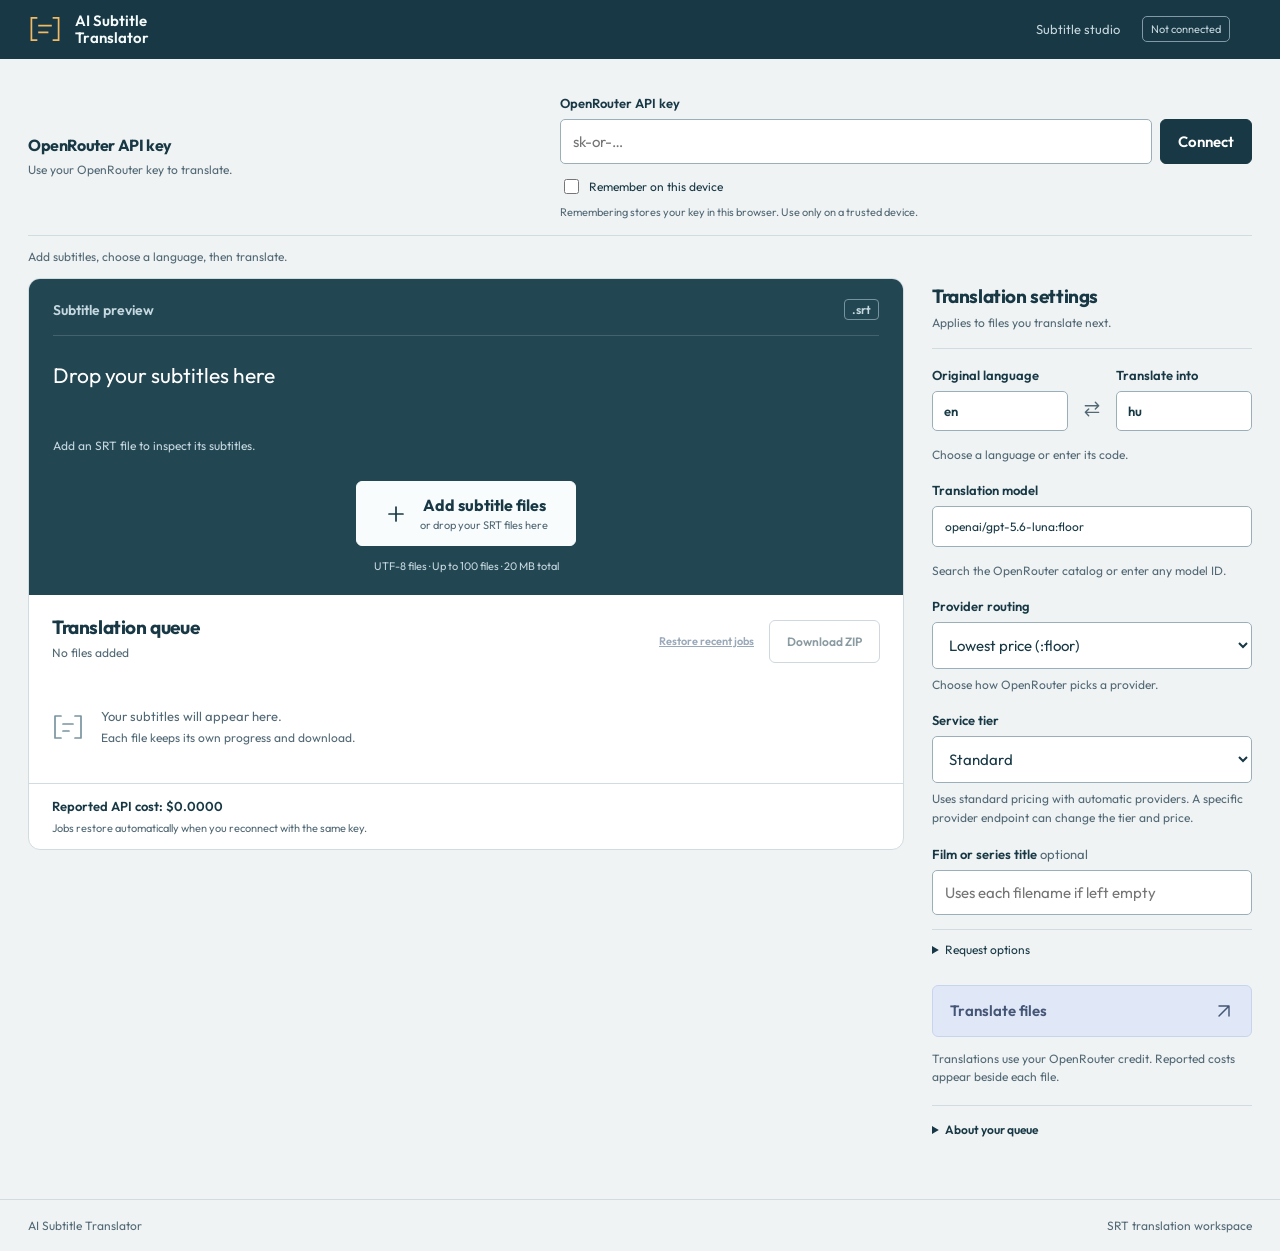
==== src/subtitle_translator/static/index.html @ abe85e09 "Add integrated subtitle GUI and bound provider retries Serve an optional standalone browser interfac" ====
<!doctype html>
<html lang="en">
<head>
 <meta charset="utf-8">
 <meta name="viewport" content="width=device-width, initial-scale=1">
 <title>Subtitle studio | AI Subtitle Translator</title>
 <link rel="stylesheet" href="./app.css">
 <script type="module" src="./app.js"></script>
</head>
<body>
 <header class="masthead"><a class="brand" href="./"><span class="brand-mark"><svg viewBox="0 0 40 34" aria-hidden="true"><path d="M10 4H4v26h6M30 4h6v26h-6M13 13h14M13 21h10"/></svg></span><span>AI Subtitle<br>Translator</span></a><div class="header-right"><span>Subtitle studio</span><span id="connection-state" class="connection-state">Not connected</span><span id="live-state" role="status"></span></div></header>
 <main>
  <section id="connection-panel" class="connection" aria-labelledby="connection-heading">
   <div class="connection-copy"><h2 id="connection-heading">OpenRouter API key</h2><p>Use your OpenRouter key to translate.</p></div>
   <form id="connection-form"><label for="api-key">OpenRouter API key</label><div class="input-action"><input id="api-key" type="password" autocomplete="off" placeholder="sk-or-…" required><button id="connect" type="submit">Connect</button><button id="disconnect" type="button" class="secondary" hidden>Disconnect</button></div><div class="remember-options"><label class="checkbox-label" for="remember-key"><input id="remember-key" type="checkbox">Remember on this device</label><button id="use-saved-key" type="button" class="text-button" hidden>Use saved key</button><button id="forget-saved-key" type="button" class="text-button" hidden>Forget saved key</button></div><p class="key-help">Remembering stores your key in this browser. Use only on a trusted device.</p></form>
  </section>
  <p id="notice" role="status" aria-live="polite" class="notice">Add subtitles, choose a language, then translate.</p>
  <div class="workspace">
   <section class="queue" aria-labelledby="queue-heading">
    <div id="upload-panel" class="stage">
     <div class="stage-top"><span id="preview-label">Subtitle preview</span><span class="stage-format">.srt</span></div>
     <div class="caption-preview" id="caption-preview" data-preview-interactive>
      <div id="original-pane" class="comparison-pane"><span id="source-caption" class="preview-language" hidden>Original</span><p id="preview-source">Drop your subtitles here</p></div>
      <div id="translated-pane" class="comparison-pane"><span id="translated-caption" class="preview-language">Translation</span><p id="preview-translated"></p><p id="translation-placeholder">Translated text appears here.</p></div>
      <span id="preview-caption">Add an SRT file to inspect its subtitles.</span>
     </div>
     <div id="preview-controls" class="preview-controls" data-preview-interactive hidden>
      <div class="preview-navigation"><button id="previous-cue" type="button" aria-label="Previous cue"><svg class="icon" viewBox="0 0 24 24" aria-hidden="true"><path d="m14 6-6 6 6 6"/></svg></button><span id="cue-position" aria-live="polite"></span><button id="next-cue" type="button" aria-label="Next cue"><svg class="icon" viewBox="0 0 24 24" aria-hidden="true"><path d="m10 6 6 6-6 6"/></svg></button></div>
      <input id="cue-slider" type="range" min="1" max="1" value="1" aria-label="Subtitle cue">
      <div class="cue-meta"><span id="cue-time"></span><label class="cue-jump-label" for="cue-jump">Go to cue <input id="cue-jump" type="number" min="1" value="1"></label></div>
      <details id="cue-browser"><summary>Browse and search subtitles <span id="cue-browser-count"></span></summary><label class="sr-only" for="cue-search">Search subtitle text</label><input id="cue-search" type="search" placeholder="Search original or translated text" autocomplete="off"><ol id="cue-results" aria-label="Matching subtitle cues"></ol><p id="cue-search-status" role="status"></p></details>
     </div>
     <input id="file-input" type="file" accept=".srt" multiple hidden>
     <button id="dropzone" type="button" class="dropzone"><svg class="icon" viewBox="0 0 24 24" aria-hidden="true"><path d="M12 5v14M5 12h14"/></svg><span><strong>Add subtitle files</strong><small>or drop your SRT files here</small></span></button>
     <p class="upload-limit">UTF-8 files · Up to 100 files · 20 MB total</p>
    </div>
    <div class="section-head"><div><h2 id="queue-heading">Translation queue</h2><p id="file-count">No files added</p><span id="queue-summary" aria-live="polite"></span></div><div class="queue-tools"><button id="restore-jobs" type="button" class="text-button" disabled>Restore recent jobs</button><button id="download-all" type="button" class="secondary" disabled>Download ZIP</button></div></div>
    <div id="empty-queue" class="empty-queue"><svg class="empty-icon" viewBox="0 0 32 28" aria-hidden="true"><path d="M9 3H3v22h6M23 3h6v22h-6M11 11h10M11 18h6"/></svg><p>Your subtitles will appear here.<small>Each file keeps its own progress and download.</small></p></div>
    <ul id="files" class="files" aria-label="Subtitle queue"></ul>
    <div class="queue-footer"><span id="total-cost">Reported API cost: $0.0000</span><span>Jobs restore automatically when you reconnect with the same key.</span></div>
   </section>
   <aside class="settings" aria-labelledby="settings-heading">
    <div class="settings-title"><h2 id="settings-heading">Translation settings</h2><p>Applies to files you translate next.</p></div>
    <div class="languages"><label for="source-language">Original language<input id="source-language" list="languages" value="en" maxlength="50" required spellcheck="false"></label><button id="swap-languages" type="button" class="language-swap" aria-label="Swap languages"><svg class="icon" viewBox="0 0 24 24" aria-hidden="true"><path d="M4 8h16m-4-4 4 4-4 4M20 16H4m4-4-4 4 4 4"/></svg></button><label for="target-language">Translate into<input id="target-language" list="languages" value="hu" maxlength="50" required spellcheck="false"></label></div>
    <datalist id="languages"><option value="en">English</option><option value="hu">Hungarian</option><option value="de">German</option><option value="es">Spanish</option><option value="fr">French</option><option value="it">Italian</option><option value="pt">Portuguese</option><option value="nl">Dutch</option><option value="pl">Polish</option><option value="ro">Romanian</option><option value="uk">Ukrainian</option><option value="ar">Arabic</option><option value="he">Hebrew</option><option value="ja">Japanese</option><option value="ko">Korean</option><option value="zh">Chinese</option></datalist>
    <p class="hint">Choose a language or enter its code.</p>
    <label for="model">Translation model</label><input id="model" list="models" value="openai/gpt-5.6-luna:floor" autocomplete="off" required spellcheck="false"><datalist id="models"><option value="openai/gpt-5.6-luna:floor">GPT-5.6 Luna</option><option value="deepseek/deepseek-v4-flash-0731:floor">DeepSeek V4 Flash 0731</option><option value="z-ai/glm-5.3-flash:floor">GLM 5.3 Flash</option></datalist>
    <div id="model-details" class="model-details" hidden></div><p class="hint">Search the OpenRouter catalog or enter any model ID.</p>
    <label for="routing">Provider routing</label><select id="routing"><option value="floor">Lowest price (:floor)</option><option value="nitro">Fastest (:nitro)</option><option value="default">OpenRouter default</option></select>
    <p class="hint">Choose how OpenRouter picks a provider.</p>
    <label for="service-tier">Service tier</label><select id="service-tier" aria-describedby="service-tier-hint"><option value="default">Standard</option><option value="auto">Follow routing</option></select>
    <p id="service-tier-hint" class="hint">Uses standard pricing with automatic providers. A specific provider endpoint can change the tier and price.</p>
    <label for="media-title">Film or series title <span class="optional">optional</span></label><input id="media-title" maxlength="200" placeholder="Uses each filename if left empty">
    <details class="request-options"><summary>Request options</summary><label for="provider-only">Provider <span class="optional">optional</span></label><input id="provider-only" maxlength="100" placeholder="Automatic" autocomplete="off" spellcheck="false" aria-describedby="provider-only-hint"><p id="provider-only-hint" class="hint">Enter an OpenRouter provider ID, such as azure. Only that provider will be used and it must support your model. Leave empty for automatic selection.</p><label for="request-timeout">Provider timeout</label><select id="request-timeout"><option value="120">2 minutes</option><option value="300">5 minutes</option><option value="600" selected>10 minutes</option></select><p class="hint">Slow providers get more time to respond before a retry.</p><label for="reasoning">Reasoning</label><select id="reasoning" aria-describedby="reasoning-hint"><option value="none">Off</option><option value="default">Model default</option></select><p id="reasoning-hint" class="hint">Off explicitly disables reasoning for subtitle translation.</p></details>
    <button id="translate" type="button" class="primary" disabled><span id="translate-label">Translate files</span><svg class="icon" viewBox="0 0 24 24" aria-hidden="true"><path d="M6 18 18 6M6 6h12v12"/></svg></button>
    <p class="billing-note">Translations use your OpenRouter credit. Reported costs appear beside each file.</p>
    <details class="workflow-note"><summary>About your queue</summary><p>Processing jobs keep running when you disconnect or close this tab. Only queued jobs can be cancelled. Your queue restores automatically after reconnecting or reloading with the same key.</p><p>Partial files include original text where translation failed. Review them before use.</p></details>
   </aside>
  </div>
 </main>
 <footer><span>AI Subtitle Translator</span><span>SRT translation workspace</span></footer>
</body>
</html>
---- src/subtitle_translator/static/app.css ----
@font-face{font-family:Outfit;src:url("./outfit.woff2") format("woff2");font-style:normal;font-weight:100 900;font-display:swap}
:root{color-scheme:light;--ink:#173844;--muted:#526975;--paper:#f0f3f4;--line:#d1dce1;--blue:#365fe8;--amber:#f2ba62;--error:#9e2732;font-family:Outfit,"Segoe UI",Arial,sans-serif;color:var(--ink);background:var(--paper);font-size:15px}*{box-sizing:border-box}body{margin:0}button,input{font:inherit}button,a,input,summary{touch-action:manipulation}button{min-height:43px;padding:10px 17px;border:1px solid var(--ink);border-radius:6px;background:var(--ink);color:white;font-weight:600;cursor:pointer}button:hover:not(:disabled){filter:brightness(1.08)}button:disabled{opacity:.5;cursor:not-allowed}button:focus-visible,a:focus-visible,input:focus-visible,summary:focus-visible{outline:3px solid #da931e;outline-offset:4px}input{width:100%;min-width:0;border:1px solid #9aafb9;border-radius:5px;padding:12px;background:white;color:var(--ink)}label{display:block;font-size:13px;font-weight:600;margin-bottom:8px}a{color:inherit}p{line-height:1.55}h1,h2,p{margin:0}h1{font-size:clamp(42px,5vw,68px);letter-spacing:-.04em;line-height:1.03;font-weight:650}h2{font-size:19px;letter-spacing:-.4px}.masthead{background:var(--ink);color:#f5fafb;padding:22px max(28px,calc((100vw - 1240px)/2));display:flex;align-items:center;justify-content:space-between;gap:18px}.brand{display:flex;gap:13px;align-items:center;font-size:17px;line-height:1.15;font-weight:600;text-decoration:none}.brand-mark{font-size:35px;color:var(--amber);font-weight:400}.header-right{display:flex;align-items:center;gap:22px;font-size:13px;color:#c5d5dc}.connection-state{font-size:12px;border:1px solid #809ba7;padding:7px 12px;border-radius:20px;white-space:nowrap}.connection-state.connected{color:#d8ffdf;border-color:#99c8a2}.connection-state.connected:before{content:"";display:inline-block;width:6px;height:6px;border-radius:50%;background:#b4eac0;margin-right:7px}main{max-width:1296px;padding:43px 28px 56px;margin:auto}.intro{display:flex;align-items:flex-end;justify-content:space-between;gap:30px;margin-bottom:34px}.intro>p{color:var(--muted);font-size:17px;padding-bottom:4px;max-width:340px}.connection{border-top:1px solid var(--line);border-bottom:1px solid var(--line);padding:24px 0;display:grid;grid-template-columns:.85fr 1.15fr;gap:36px;align-items:start}.connection-copy{padding-top:22px}.connection p{font-size:13px;color:var(--muted);max-width:400px;margin-top:6px}.input-action{display:flex;gap:8px}.input-action input{flex:1}.remember-options{display:flex;align-items:center;gap:12px;flex-wrap:wrap;margin-top:12px}.checkbox-label{display:flex;align-items:center;gap:7px;margin:0;font-weight:400;font-size:12px}.checkbox-label input{width:15px;min-height:15px;height:15px;accent-color:var(--blue);padding:0}.text-button{background:none;border:0;color:#365574;font-size:12px;padding:3px;min-height:28px;text-decoration:underline}.connection p.key-help{font-size:11px;margin-top:7px}.notice{padding:18px 0;font-size:13px;min-height:56px;color:var(--muted)}.notice.error{color:var(--error)}.workspace{display:grid;grid-template-columns:minmax(0,1fr) 300px;gap:32px;align-items:start}.queue{background:white;border:1px solid var(--line);border-radius:12px;overflow:hidden}.stage{background:#234653;color:white;padding:23px 28px 24px;position:relative;overflow:hidden}.stage-top{position:relative;display:flex;justify-content:space-between;gap:12px;color:#c5d8df;font-size:12px}.stage-format{font-size:12px;border:1px solid #7694a0;border-radius:4px;padding:2px 7px}.caption-preview{position:relative;min-height:160px;display:flex;flex-direction:column;justify-content:center;align-items:center;gap:9px;text-align:center;padding:22px 0}.caption-preview p{font-family:Georgia,"Times New Roman",serif;font-size:clamp(22px,2.3vw,30px);line-height:1.35;max-width:95%;overflow-wrap:anywhere;white-space:pre-wrap}.caption-preview #preview-translated{color:#ffd494}.caption-preview #preview-caption{font-size:11px;color:#c3d4dc;font-family:Outfit,"Segoe UI",Arial,sans-serif;max-width:95%;overflow-wrap:anywhere}.cue-track{display:flex;align-items:center;gap:5px;border-block:1px solid #ffffff26;padding:10px 0;margin-bottom:23px;position:relative}.cue-track:after{content:"";position:absolute;left:42%;top:-4px;bottom:-4px;width:2px;background:#f2ba62}.cue-track span{height:11px;flex:1;background:#91afb966;border-radius:2px}.cue-track span:nth-child(2){flex:2}.cue-track span:nth-child(3){flex:.4}.cue-track span:nth-child(5){background:#f2ba6299;flex:1.6}.cue-track span:nth-child(6){flex:.5}.dropzone{display:flex;align-items:center;justify-content:center;gap:12px;margin:auto;max-width:100%;padding:13px 27px;background:#f9fcfd;border:1px solid #f9fcfd;color:var(--ink);position:relative}.dropzone.dragging{background:#ffdfa6;border-color:var(--amber)}.dropzone strong{font-size:16px;display:block}.dropzone small{display:block;color:var(--muted);font-size:11px;font-weight:400;margin-top:3px}.drop-icon{font-size:28px;line-height:1;font-weight:400}.upload-limit{text-align:center;font-size:11px;color:#c5d8df;margin-top:12px}.section-head{padding:23px;display:flex;gap:12px;justify-content:space-between;align-items:center}.section-head p{font-size:12px;color:var(--muted);margin-top:5px}.secondary{background:transparent;color:var(--ink);border-color:#9db1bb;font-size:12px}.empty-queue{padding:18px 23px 35px;display:flex;align-items:center;gap:17px;color:var(--muted)}.empty-queue>span{font-size:25px;color:#8ba0aa}.empty-queue p{font-size:13px}.empty-queue small{display:block;font-size:12px;margin-top:3px}.files{list-style:none;margin:0;padding:0}.file{padding:18px 23px;border-top:1px solid var(--line);display:grid;grid-template-columns:minmax(0,1fr) auto;gap:14px}.file.partial{background:#fff8e8}.file.failed,.file.unknown{background:#fff3f4}.file h3{font-size:14px;margin:0 0 6px;overflow-wrap:anywhere}.file p{font-size:12px;color:var(--muted);overflow-wrap:anywhere}.file .state{font-weight:600;color:var(--ink)}.file-actions{display:flex;align-items:center;gap:6px;flex-wrap:wrap;justify-content:flex-end;max-width:210px}.file-actions button{font-size:11px;min-height:35px;padding:6px 9px}.file progress{width:100%;height:5px;accent-color:var(--blue);margin-top:10px}.queue-footer{border-top:1px solid var(--line);padding:17px 23px;display:flex;flex-direction:column;gap:7px;font-size:11px;color:var(--muted)}.queue-footer span:first-child{font-size:13px;font-weight:600;color:var(--ink)}.settings{padding:6px 0}.settings-title{border-bottom:1px solid var(--line);padding-bottom:20px;margin-bottom:23px}.settings-title p{font-size:12px;color:var(--muted);margin-top:6px}.settings>input{margin-bottom:16px}.languages input{margin-top:8px}.language-arrow{display:block;text-align:center;color:#6a8390;font-size:21px;line-height:1;margin:7px 0 9px}.hint{font-size:12px;color:var(--muted);margin:8px 0 24px;line-height:1.6}.optional{font-weight:400;color:var(--muted)}.primary{width:100%;display:flex;align-items:center;justify-content:space-between;background:var(--blue);color:white;border-color:var(--blue);padding:15px 17px;font-size:15px;margin-top:9px}.primary span{font-size:20px;font-weight:400}.billing-note{font-size:12px;color:var(--muted);margin:13px 0 23px}.workflow-note{border-top:1px solid var(--line);padding-top:16px}.workflow-note summary{cursor:pointer;font-size:12px;font-weight:600}.workflow-note p{font-size:12px;color:var(--muted);margin-top:12px}footer{padding:24px max(28px,calc((100vw - 1240px)/2));border-top:1px solid var(--line);font-size:12px;color:var(--muted);display:flex;justify-content:space-between;gap:16px}[hidden]{display:none!important}@media(max-width:850px){.workspace{grid-template-columns:minmax(0,1fr) 260px;gap:22px}.intro>p{font-size:14px}.connection{grid-template-columns:.7fr 1fr;gap:24px}.stage{padding:20px}.file{grid-template-columns:1fr}.file-actions{justify-content:flex-start;max-width:none}}@media(max-width:680px){.workspace{grid-template-columns:1fr}.settings{grid-row:1;display:grid;grid-template-columns:1fr 1fr;gap:0 15px}.settings-title,.languages,.settings .hint,.settings>label,.settings>input,.settings .primary,.settings .billing-note,.settings .workflow-note{grid-column:1/-1}.languages{display:flex;align-items:center;gap:12px}.languages label{flex:1;min-width:0}.language-arrow{transform:rotate(-90deg);margin-top:20px}.connection{grid-template-columns:1fr;gap:15px}.connection-copy{padding-top:0}.intro{align-items:flex-start;flex-direction:column;gap:18px}.intro>p br{display:none}.intro>p{max-width:none}.settings-title{padding-bottom:14px;margin-bottom:17px}.header-right>span:first-child{display:none}.caption-preview{min-height:150px}.caption-preview p{font-size:26px}}@media(max-width:420px){main{padding:28px 17px 35px}.masthead{padding:20px 17px}.brand{font-size:15px;gap:10px}.brand-mark{font-size:29px}.connection-state{font-size:11px;padding:6px 9px}h1{font-size:45px;letter-spacing:-.04em}.input-action{flex-wrap:wrap}.input-action input{flex-basis:100%}.input-action button{flex:1}.stage{padding:18px}.section-head{padding:18px;align-items:flex-start}.section-head h2{font-size:17px}.section-head button{font-size:11px;padding:8px}.file,.queue-footer{padding:17px}.empty-queue{padding:15px 18px 27px}.caption-preview p{font-size:23px}footer{padding:22px 17px;font-size:11px}footer>span:last-child{max-width:120px;text-align:right}}@media(prefers-reduced-motion:reduce){*{scroll-behavior:auto!important}}

.queue-tools{display:flex;gap:12px;align-items:center;flex-wrap:wrap;justify-content:flex-end}.queue-tools .text-button{font-size:11px}@media(max-width:420px){.queue-tools{flex-direction:column;align-items:flex-end;gap:4px}}
@media(max-width:680px){.workspace{gap:0}.queue{display:contents}.stage{grid-row:1;border-radius:12px;margin-bottom:25px}.settings{grid-row:2;margin-bottom:26px}.section-head,.empty-queue,.files,.queue-footer{background:white}.section-head{border:1px solid var(--line);border-bottom:0;border-radius:10px 10px 0 0}.empty-queue,.files{border-inline:1px solid var(--line)}.queue-footer{border:1px solid var(--line);border-radius:0 0 10px 10px}}

.icon{width:24px;height:24px;flex-shrink:0;fill:none;stroke:currentColor;stroke-width:1.7;stroke-linecap:round;stroke-linejoin:round}.brand-mark svg{width:40px;height:34px;display:block;fill:none;stroke:currentColor;stroke-width:2;stroke-linecap:square}.empty-icon{width:32px;height:28px;flex-shrink:0;fill:none;stroke:#7a94a0;stroke-width:1.7;stroke-linecap:round;stroke-linejoin:round}.primary #translate-label{font-size:15px;font-weight:600}.primary .icon{width:20px;height:20px}.connection.connected .connection-copy{padding-top:0}.connection.connected label[for="api-key"],.connection.connected #api-key{display:none}.connection.connected .input-action{justify-content:flex-end}.connection.connected .remember-options{justify-content:flex-end}.connection.connected .key-help{text-align:right;max-width:none}.caption-preview{max-height:18rem;overflow:auto;scrollbar-width:thin;scrollbar-color:#8daab7 transparent;justify-content:safe center}.caption-preview p{flex-shrink:0;max-height:12rem;overflow:auto;scrollbar-width:thin}.caption-preview #preview-caption{flex-shrink:0}input{caret-color:var(--blue);transition:border-color .15s,box-shadow .15s}input:hover:not(:disabled){border-color:#466b7e}input:focus{border-color:var(--blue);box-shadow:0 0 0 1px var(--blue)}button{transition:background-color .15s,border-color .15s,transform .15s}button:hover:not(:disabled){filter:none;box-shadow:0 2px 0 #1738441a}button:active:not(:disabled){transform:translateY(1px)}.primary:hover:not(:disabled){background:#294ccb;border-color:#294ccb}.secondary:hover:not(:disabled){background:#e8eff2}.dropzone:hover:not(:disabled){background:#ffedcf;border-color:#ffedcf}.text-button:hover:not(:disabled){color:#234abf}::selection{background:#ffdaa0;color:#173844}.stage{animation:cue-reveal .32s ease-out both}@keyframes cue-reveal{from{opacity:0;transform:translateY(5px)}to{opacity:1;transform:translateY(0)}}@media(max-width:680px){.connection.connected .input-action,.connection.connected .remember-options{justify-content:flex-start}.connection.connected .key-help{text-align:left}.connection.connected .input-action button{flex:0 0 auto}.caption-preview{max-height:18rem}.brand-mark svg{width:34px;height:30px}}@media(prefers-reduced-motion:reduce){*,*::before,*::after{animation:none!important;transition:none!important;scroll-behavior:auto!important}}

/* Keep the workspace close to the header, including when connected. */
main{padding-top:22px}.masthead{padding-block:14px}.intro{align-items:center;gap:20px;margin-bottom:18px}h1{font-size:clamp(25px,2.6vw,34px);line-height:1.15;letter-spacing:-.035em}.intro>p{font-size:13px;max-width:none;padding:0}.connection{padding:14px 0;gap:20px;align-items:center}.connection-copy{padding-top:0}.connection-copy h2{font-size:16px}.connection p{font-size:12px}.notice{padding:10px 0;min-height:38px}.connection.connected{grid-template-columns:auto 1fr}.connection.connected .connection-copy p,.connection.connected .key-help{display:none}.connection.connected form{display:flex;align-items:center;justify-content:flex-end;gap:16px}.connection.connected .remember-options{margin:0;order:-1}.connection.connected #disconnect{min-height:34px;padding:7px 12px}select{font:inherit;width:100%;min-width:0;padding:12px;border:1px solid #9aafb9;border-radius:5px;background:white;color:var(--ink)}select:focus-visible{outline:3px solid #da931e;outline-offset:4px}.settings>select{grid-column:1/-1}
@media(max-width:680px){.intro{gap:6px}.intro>p{font-size:12px}.connection.connected{grid-template-columns:1fr;gap:9px}.connection.connected form{justify-content:space-between;gap:10px}.connection.connected .remember-options{gap:8px}.connection.connected .connection-copy h2{font-size:14px}main{padding-top:18px}h1{font-size:27px}.masthead{padding-block:12px}}

#upload-panel{cursor:pointer}#upload-panel.dragging{box-shadow:inset 0 0 0 3px var(--amber);background:#2d5665}#upload-panel.dragging .dropzone{background:#ffdfa6;border-color:var(--amber)}

[data-preview-interactive]{cursor:auto}.preview-language{font:600 11px Outfit,sans-serif;letter-spacing:.04em;color:#c5d8df}.preview-controls{border-top:1px solid #ffffff26;padding:12px 0 18px;margin-bottom:12px;display:grid;gap:8px}.preview-navigation{display:flex;align-items:center;justify-content:space-between;font-size:12px}.preview-navigation button{min-height:34px;padding:5px 13px;background:transparent;border-color:#7694a0}.preview-controls input{padding:0;accent-color:var(--amber);box-shadow:none;cursor:pointer}.preview-controls #cue-time{text-align:center;font-size:12px;color:#c5d8df}.caption-preview .preview-language{flex-shrink:0}.caption-preview #preview-source,.caption-preview #preview-translated{font-family:Outfit,sans-serif;font-size:20px;text-align:left;width:100%;max-width:100%;line-height:1.45}.caption-preview{align-items:stretch;text-align:left;gap:7px;padding:18px 0}.caption-preview #preview-caption{margin-top:5px}

/* Comparison workspace */
.sr-only{position:absolute;width:1px;height:1px;padding:0;margin:-1px;overflow:hidden;clip:rect(0,0,0,0);white-space:nowrap;border:0}.workspace{grid-template-columns:minmax(0,1fr) 320px;gap:28px}.stage{padding:20px 24px}.stage-top{align-items:center;font-size:14px;font-weight:600;padding-bottom:15px;border-bottom:1px solid #ffffff26}.stage-top #preview-label{overflow-wrap:anywhere}.caption-preview{display:grid;grid-template-columns:1fr 1fr;gap:18px;min-height:190px;max-height:none;overflow:visible;align-items:start;padding:24px 0 12px}.comparison-pane{min-width:0}.comparison-pane .preview-language{display:block;margin-bottom:13px;font-size:12px;font-weight:500}.caption-preview #preview-source,.caption-preview #preview-translated{font-size:21px;line-height:1.5;max-height:260px;padding-right:7px;scrollbar-width:thin}.caption-preview #preview-caption{grid-column:1/-1;color:#c5d8df;font-size:12px;margin-top:12px}.comparison-pane #translation-placeholder{font-size:16px;line-height:1.5;color:#c5d8df}.caption-preview:focus-visible{outline:2px solid var(--amber);outline-offset:5px}.preview-controls{padding-bottom:4px;border-top:0;gap:12px}.preview-navigation{justify-content:center;gap:24px}.preview-navigation .icon{width:18px;height:18px}.preview-navigation button{min-height:34px;padding:7px;border-color:#ffffff40}.preview-navigation #cue-position{min-width:100px;text-align:center;font-variant-numeric:tabular-nums}.cue-meta{display:flex;justify-content:space-between;align-items:center;gap:12px;font-variant-numeric:tabular-nums}.cue-jump-label{display:flex;gap:8px;align-items:center;color:#c5d8df;font-weight:400;margin:0;font-size:12px}.cue-jump-label input{width:64px;color:white;background:#173844;border-color:#7694a0;padding:6px;font-size:12px}.preview-controls #cue-time{font-size:12px}#cue-browser{border-top:1px solid #ffffff26;margin-top:6px;padding-top:14px}#cue-browser summary{font-size:12px;cursor:pointer;color:#e6f0f3;padding-bottom:10px}#cue-browser-count{float:right;color:#c5d8df}#cue-search{margin:0 0 12px;padding:10px 12px;background:#173844;color:white;border-color:#7694a0;font-size:13px}#cue-search::placeholder{color:#b8cfd9}#cue-results{list-style:none;margin:0;padding:0;max-height:245px;overflow:auto;scrollbar-width:thin;scrollbar-color:#7694a0 #234653}#cue-results button{display:flex;align-items:baseline;gap:14px;width:100%;text-align:left;border:0;border-radius:3px;background:transparent;padding:9px 10px;min-height:38px;font-size:13px;font-weight:400;color:#dbe9ee}#cue-results button[aria-current=true]{background:#173844;color:#ffd494}#cue-results button:hover{background:#173844}#cue-results button span:first-child{color:#b8cfd9;min-width:25px;font-variant-numeric:tabular-nums}#cue-results button span:last-child{overflow:hidden;white-space:nowrap;text-overflow:ellipsis}#cue-search-status{font-size:12px;color:#c5d8df;margin-top:8px}.has-files .dropzone{background:transparent;color:white;border-color:#7694a0;margin:18px 0 0;padding:8px 12px;min-height:38px}.has-files .dropzone strong{font-size:12px;font-weight:500}.has-files .dropzone small{display:none}.has-files .dropzone .icon{width:18px;height:18px}.has-files .upload-limit{text-align:left;margin-top:8px}.has-files .dropzone:hover{color:var(--ink)}.file.selected{background:#eef3f6}.file.partial{background:#fff8e8}.file.partial.selected{background:#fff0d3}.file.failed.selected{background:#ffe6e9}.file .state{font-size:12px}.file h3{font-size:14px;margin-bottom:7px}.file p{line-height:1.6}.file-actions .secondary{background:white}.file[aria-current=true] .file-actions button:first-child{color:var(--blue);border-color:var(--blue)}#queue-summary{font-size:12px;color:var(--muted);display:block;margin-top:5px}.settings{position:sticky;top:18px}.settings-title{margin-bottom:18px;padding-bottom:15px}.settings-title h2{font-size:19px}.languages{display:flex;align-items:center;gap:8px}.languages label{flex:1;min-width:0}.languages input{padding:11px}.language-swap{background:transparent;color:var(--muted);border:0;min-height:34px;padding:6px;margin-top:16px}.language-swap .icon{width:20px;height:20px}.settings .hint{margin:6px 0 18px;font-size:12px}.settings>input{margin-bottom:8px}#model{font-size:12px}.billing-note{margin-bottom:18px}.primary:disabled{background:#e0e7f7;border-color:#c8d3ed;color:#455575;opacity:1}.primary:not(:disabled){box-shadow:0 3px 9px #234abf24}.section-head{padding:20px 23px}.queue-footer{padding-block:14px}.connection{border-top:0}.connection.connected{padding-top:0}.notice{font-size:12px;padding-block:12px}.brand{font-size:15px}.brand-mark svg{width:34px;height:30px}.masthead{padding-block:12px}.connection-state{border-radius:5px;background:transparent;font-size:11px;padding:5px 8px}.connection-state.connected:before{display:none}footer{padding-block:18px}input[type=range]{min-height:18px}
@media(max-width:850px){.workspace{grid-template-columns:minmax(0,1fr) 280px;gap:20px}.caption-preview{grid-template-columns:1fr}.caption-preview #preview-source,.caption-preview #preview-translated{font-size:19px}.comparison-pane+.comparison-pane{border-top:1px solid #ffffff26;padding-top:18px}}
@media(max-width:680px){.workspace{grid-template-columns:1fr;gap:0}.settings{position:static;display:block}.caption-preview{grid-template-columns:1fr;gap:16px;min-height:120px;padding-top:18px}.stage{padding:18px}.cue-meta{flex-wrap:wrap}.preview-controls{gap:10px}.stage-top{font-size:13px}.file-actions{justify-content:flex-start}.section-head{padding:18px}.settings .hint{margin-bottom:16px}.queue-footer{margin-bottom:0}main{padding-bottom:25px}}

.caption-preview{min-height:145px}.model-details{margin:0 0 10px}.model-details strong{font-size:12px;display:block}.model-details span{font-size:11px;color:var(--muted);display:block;line-height:1.5;margin-top:4px}.request-options{border-top:1px solid var(--line);padding-top:12px;margin:6px 0 18px;font-size:12px}.request-options summary{cursor:pointer;margin-bottom:10px}.request-options label{margin-top:14px}.preview-controls input[type=range]{appearance:none;background:transparent;border:0}.preview-controls input[type=range]::-webkit-slider-runnable-track{height:5px;background:#7c9aa7;border-radius:3px}.preview-controls input[type=range]::-webkit-slider-thumb{appearance:none;width:14px;height:14px;margin-top:-4.5px;border-radius:50%;background:var(--amber);border:2px solid #234653}.preview-controls input[type=range]::-moz-range-track{height:5px;background:#7c9aa7;border-radius:3px}.preview-controls input[type=range]::-moz-range-thumb{width:12px;height:12px;border-radius:50%;background:var(--amber);border:2px solid #234653}

#live-state { font-size: .75rem; color: var(--muted); }
#live-state[data-state=live] { color: #b3e4cf; }
#live-state[data-state=reconnecting] { color: #ffd190; }
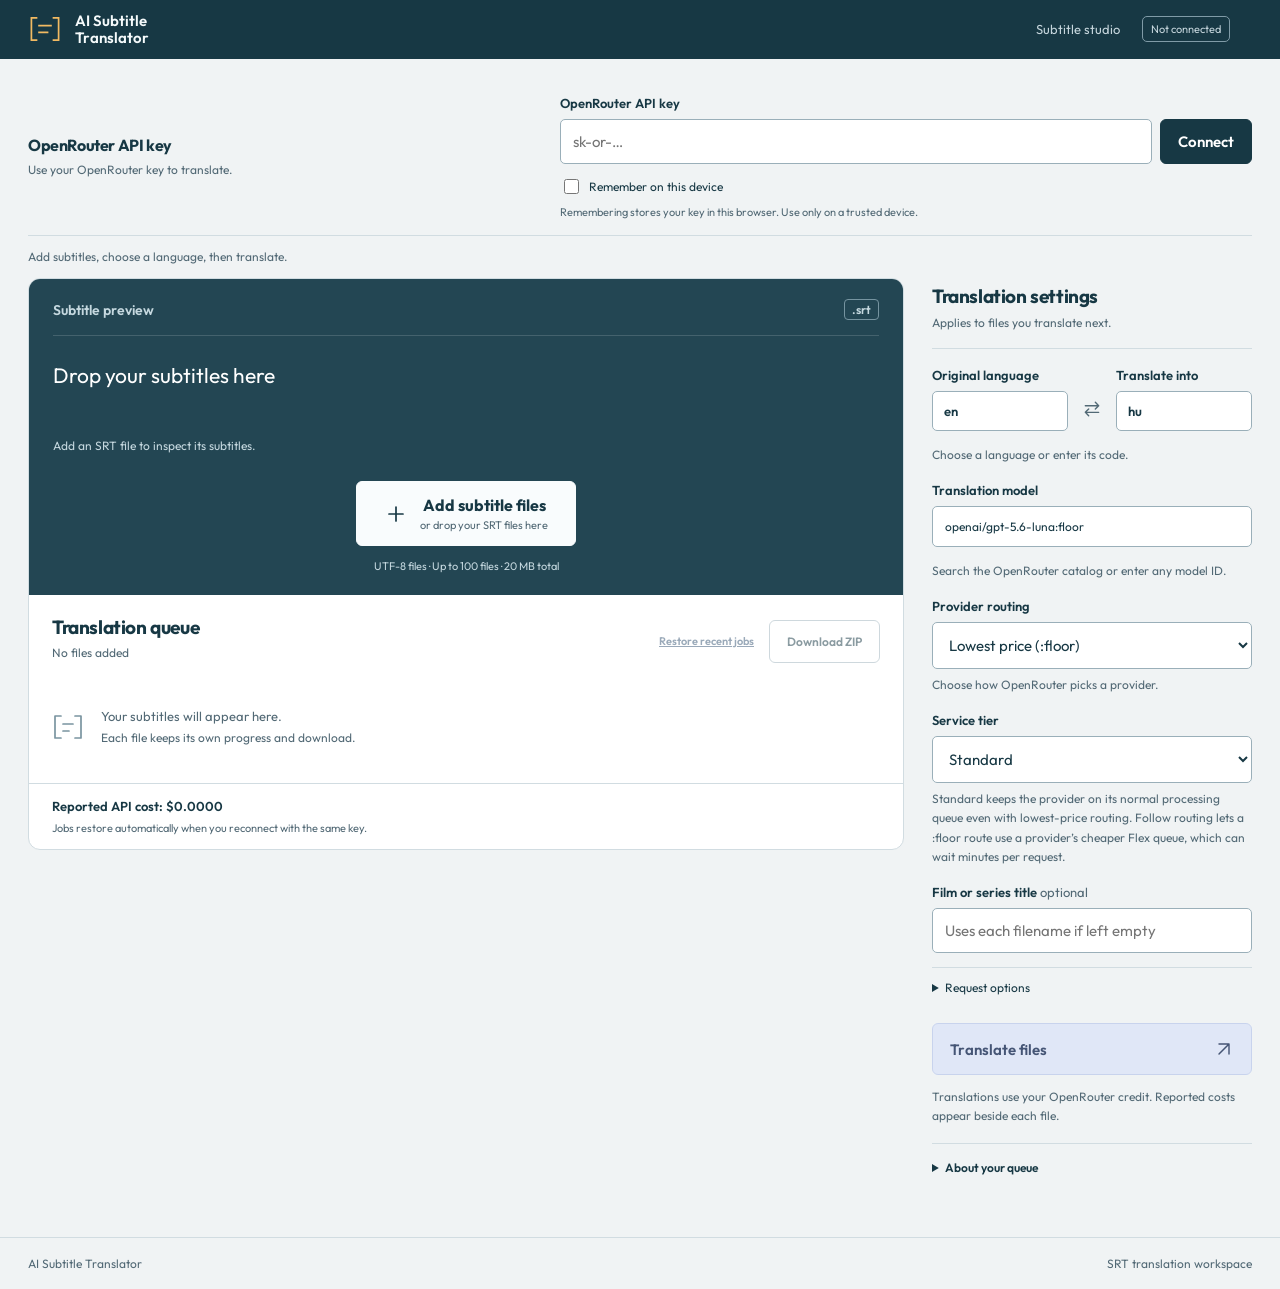
==== commit ef239fd3: "Let the queue be cancelled, forgotten and read newest first A job that had already started could onl" ====
--- a/src/subtitle_translator/static/index.html
+++ b/src/subtitle_translator/static/index.html
@@ -49,9 +49,9 @@
     <label for="routing">Provider routing</label><select id="routing"><option value="floor">Lowest price (:floor)</option><option value="nitro">Fastest (:nitro)</option><option value="default">OpenRouter default</option></select>
     <p class="hint">Choose how OpenRouter picks a provider.</p>
     <label for="service-tier">Service tier</label><select id="service-tier" aria-describedby="service-tier-hint"><option value="default">Standard</option><option value="auto">Follow routing</option></select>
-    <p id="service-tier-hint" class="hint">Uses standard pricing with automatic providers. A specific provider endpoint can change the tier and price.</p>
+    <p id="service-tier-hint" class="hint">Standard keeps the provider on its normal processing queue even with lowest-price routing. Follow routing lets a :floor route use a provider’s cheaper Flex queue, which can wait minutes per request.</p>
     <label for="media-title">Film or series title <span class="optional">optional</span></label><input id="media-title" maxlength="200" placeholder="Uses each filename if left empty">
-    <details class="request-options"><summary>Request options</summary><label for="provider-only">Provider <span class="optional">optional</span></label><input id="provider-only" maxlength="100" placeholder="Automatic" autocomplete="off" spellcheck="false" aria-describedby="provider-only-hint"><p id="provider-only-hint" class="hint">Enter an OpenRouter provider ID, such as azure. Only that provider will be used and it must support your model. Leave empty for automatic selection.</p><label for="request-timeout">Provider timeout</label><select id="request-timeout"><option value="120">2 minutes</option><option value="300">5 minutes</option><option value="600" selected>10 minutes</option></select><p class="hint">Slow providers get more time to respond before a retry.</p><label for="reasoning">Reasoning</label><select id="reasoning" aria-describedby="reasoning-hint"><option value="none">Off</option><option value="default">Model default</option></select><p id="reasoning-hint" class="hint">Off explicitly disables reasoning for subtitle translation.</p></details>
+    <details class="request-options"><summary>Request options</summary><label for="provider-only">Provider <span class="optional">optional</span></label><input id="provider-only" maxlength="100" placeholder="Automatic" autocomplete="off" spellcheck="false" aria-describedby="provider-only-hint"><p id="provider-only-hint" class="hint">Enter an OpenRouter provider ID, such as azure. Only that provider will be used and it must support your model. Leave empty for automatic selection.</p><label for="request-timeout">Provider timeout</label><select id="request-timeout"><option value="120" selected>2 minutes</option><option value="300">5 minutes</option><option value="600">10 minutes</option></select><p class="hint">Slow providers get more time to respond before a retry.</p><label for="reasoning">Reasoning</label><select id="reasoning" aria-describedby="reasoning-hint"><option value="none">Off</option><option value="default">Model default</option></select><p id="reasoning-hint" class="hint">Off explicitly disables reasoning for subtitle translation.</p></details>
     <button id="translate" type="button" class="primary" disabled><span id="translate-label">Translate files</span><svg class="icon" viewBox="0 0 24 24" aria-hidden="true"><path d="M6 18 18 6M6 6h12v12"/></svg></button>
     <p class="billing-note">Translations use your OpenRouter credit. Reported costs appear beside each file.</p>
     <details class="workflow-note"><summary>About your queue</summary><p>Processing jobs keep running when you disconnect or close this tab. Only queued jobs can be cancelled. Your queue restores automatically after reconnecting or reloading with the same key.</p><p>Partial files include original text where translation failed. Review them before use.</p></details>
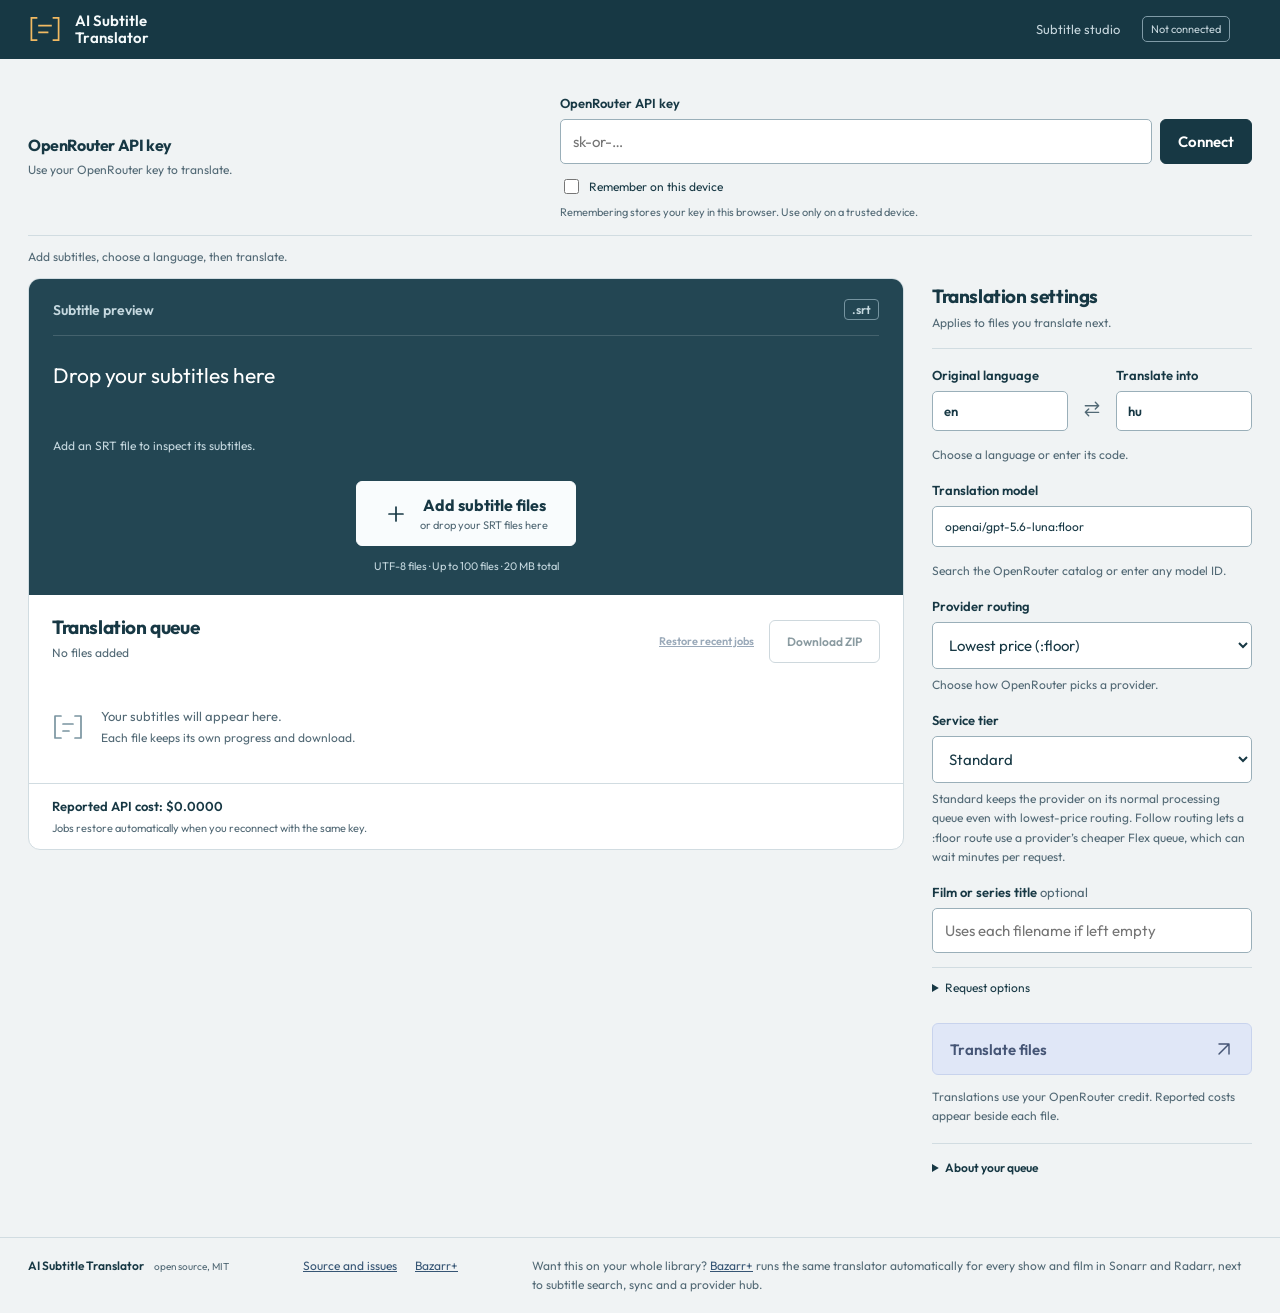
==== commit ab57e1ca: "Order the queue by latest event and point the footer at the project The queue grouped rows by state," ====
--- a/src/subtitle_translator/static/index.html
+++ b/src/subtitle_translator/static/index.html
@@ -58,6 +58,13 @@
    </aside>
   </div>
  </main>
- <footer><span>AI Subtitle Translator</span><span>SRT translation workspace</span></footer>
+ <footer>
+  <span class="footer-brand">AI Subtitle Translator <small>open source, MIT</small></span>
+  <nav class="footer-links" aria-label="Project links">
+   <a href="https://github.com/LavX/ai-subtitle-translator" target="_blank" rel="noopener">Source and issues</a>
+   <a href="https://github.com/LavX/bazarr" target="_blank" rel="noopener">Bazarr+</a>
+  </nav>
+  <span class="footer-pitch">Want this on your whole library? <a href="https://github.com/LavX/bazarr" target="_blank" rel="noopener">Bazarr+</a> runs the same translator automatically for every show and film in Sonarr and Radarr, next to subtitle search, sync and a provider hub.</span>
+ </footer>
 </body>
 </html>
--- a/src/subtitle_translator/static/app.css
+++ b/src/subtitle_translator/static/app.css
@@ -24,3 +24,6 @@
 #live-state { font-size: .75rem; color: var(--muted); }
 #live-state[data-state=live] { color: #b3e4cf; }
 #live-state[data-state=reconnecting] { color: #ffd190; }
+
+/* Footer: brand, project links and the Bazarr+ pointer, wrapping cleanly on narrow screens. */
+footer{flex-wrap:wrap;align-items:baseline;row-gap:10px}.footer-brand{font-weight:600;color:var(--ink)}.footer-brand small{font-weight:400;color:var(--muted);margin-left:8px}.footer-links{display:flex;gap:18px;flex-wrap:wrap}.footer-links a,.footer-pitch a{color:#365574;text-decoration:underline}.footer-pitch{flex-basis:100%;line-height:1.6;max-width:720px}@media(max-width:420px){footer>span:last-child{max-width:none;text-align:left}}
